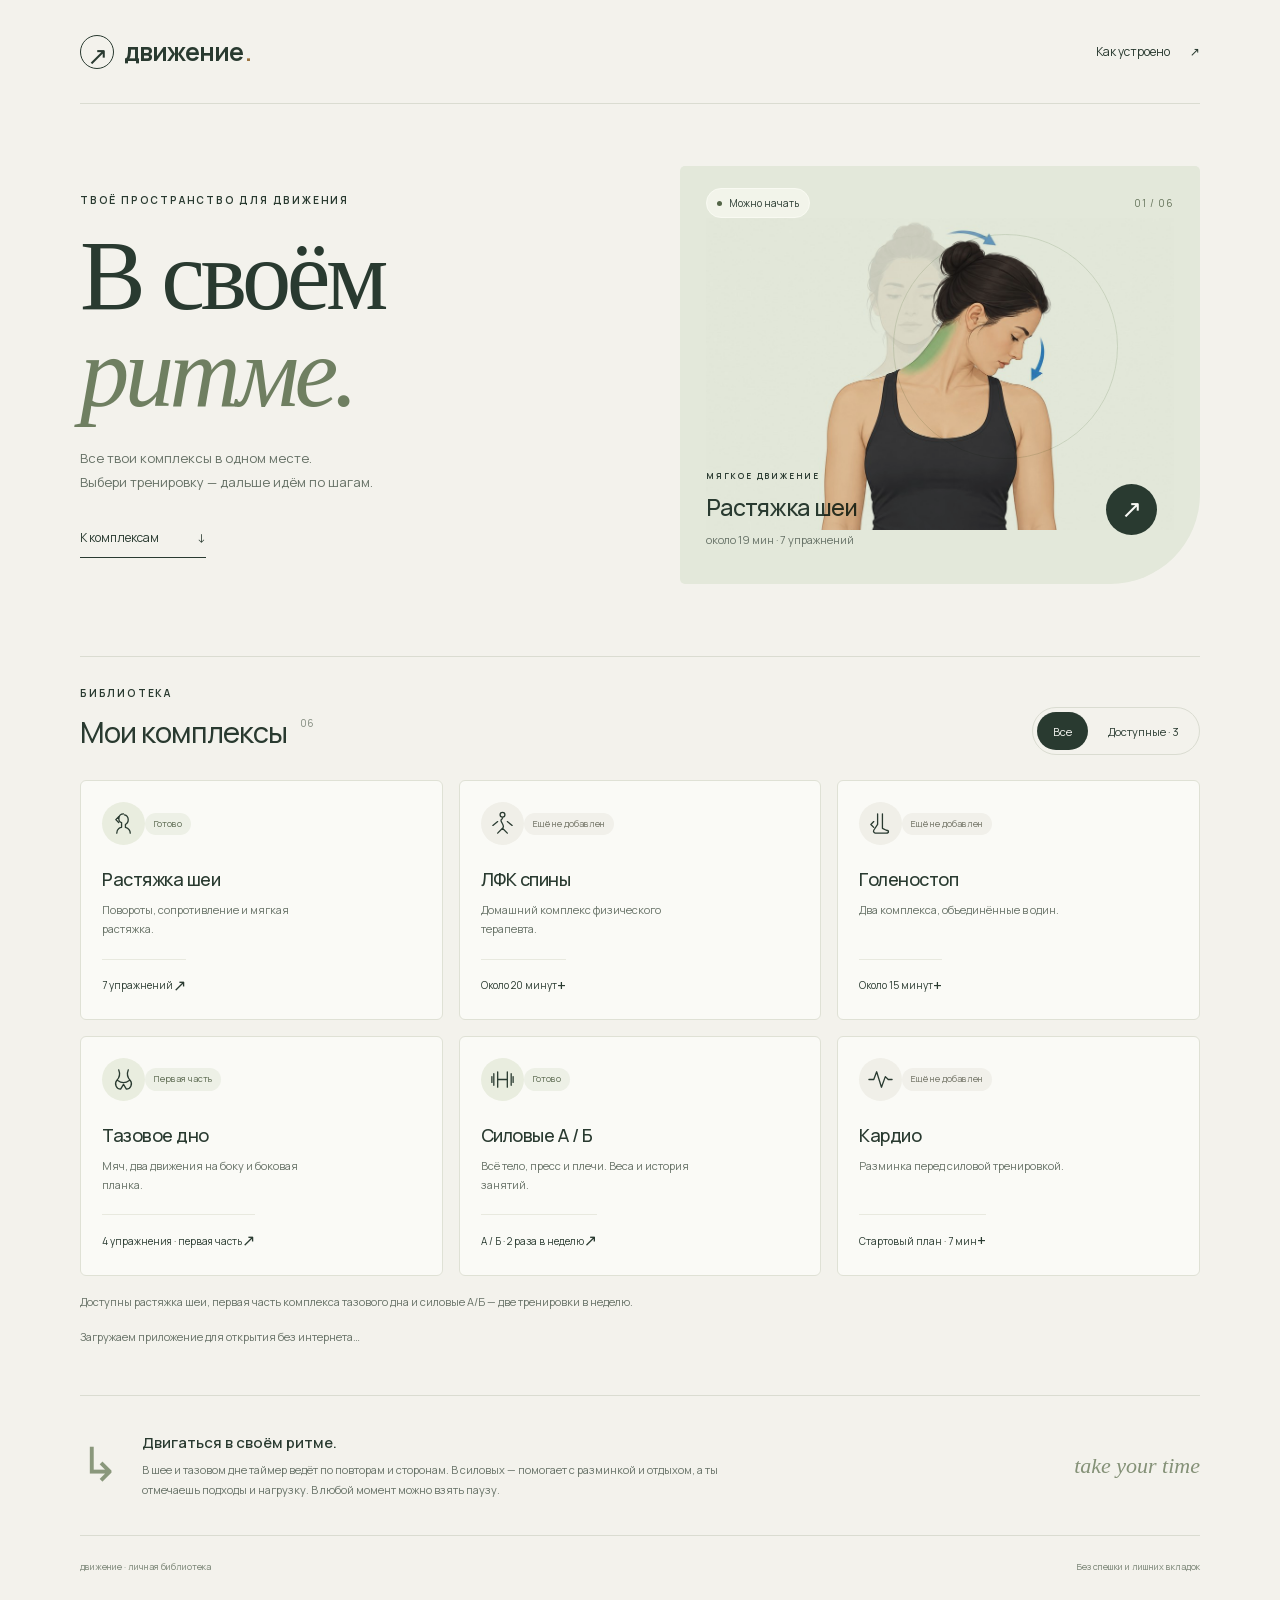
==== index.html @ 41d8e7b6 "Add files via upload" ====
<!doctype html>
<html lang="ru">
<head>
  <meta charset="utf-8">
  <meta name="viewport" content="width=device-width, initial-scale=1, viewport-fit=cover">
  <meta name="theme-color" content="#f3f2ec">
  <meta name="apple-mobile-web-app-capable" content="yes">
  <meta name="apple-mobile-web-app-status-bar-style" content="default">
  <meta name="description" content="Личная библиотека комплексов с иллюстрациями, таймерами и звуковыми подсказками.">
  <title>Движение · Мои комплексы</title>
  <link rel="icon" href="icon.svg" type="image/svg+xml">
  <link rel="apple-touch-icon" href="icons/apple-touch-icon.png">
  <link rel="manifest" href="manifest.webmanifest">
  <link rel="stylesheet" href="style.css">
</head>
<body>
  <div id="library">
    <header class="topbar wrap">
      <a class="brand" href="#" aria-label="Движение — к комплексам"><span class="brand-symbol" aria-hidden="true">↗</span> движение<span class="brand-dot">.</span></a>
      <button class="quiet about-trigger">Как устроено <span aria-hidden="true">↗</span></button>
    </header>
    <main class="wrap">
      <section class="intro" aria-labelledby="intro-title">
        <div class="intro-copy">
          <p class="eyebrow">Твоё пространство для движения</p>
          <h1 id="intro-title">В своём<br><em>ритме.</em></h1>
          <p class="intro-text">Все твои комплексы в одном месте.<br>Выбери тренировку — дальше идём по шагам.</p>
          <a class="text-link" href="#complexes">К комплексам <span aria-hidden="true">↓</span></a>
        </div>
        <div class="feature">
          <div class="feature-top"><span class="pill"><i></i> Можно начать</span><span class="feature-number">01 / 06</span></div>
          <div class="feature-art"><span class="orbit" aria-hidden="true"></span><img src="assets/0b8dd18d-023c-4bc6-8fbe-576c2a634560.jpg" alt="Иллюстрация из комплекса: поворот головы с наклоном подбородка"></div>
          <div class="feature-bottom"><div><p class="eyebrow">Мягкое движение</p><h2>Растяжка шеи</h2><p class="meta"><span data-neck-duration>…</span> · 7 упражнений</p></div><button class="round start-neck" aria-label="Открыть комплекс растяжки шеи">↗</button></div>
        </div>
      </section>
      <section id="complexes" class="complexes" aria-labelledby="complexes-title">
        <div class="section-heading"><div><p class="eyebrow">Библиотека</p><h2 id="complexes-title">Мои комплексы<span class="count">06</span></h2></div><div class="filters" role="group" aria-label="Фильтр комплексов"><button class="filter active" data-filter="all" aria-pressed="true">Все</button><button class="filter" data-filter="ready" aria-pressed="false">Доступные · 3</button></div></div>
        <div class="grid" id="cards"></div>
        <p class="library-note">Доступны растяжка шеи, первая часть комплекса тазового дна и силовые А/Б — две тренировки в неделю.</p>
        <p class="library-note" id="offline-status" role="status">Загружаем приложение для открытия без интернета…</p>
      </section>
      <section class="note"><span class="note-mark" aria-hidden="true">↳</span><div><h2>Двигаться в своём ритме.</h2><p>В шее и тазовом дне таймер ведёт по повторам и сторонам. В силовых — помогает с разминкой и отдыхом, а ты отмечаешь подходы и нагрузку. В любой момент можно взять паузу.</p></div><span class="note-sign" aria-hidden="true">take your time</span></section>
    </main>
    <footer class="wrap"><span>движение · личная библиотека</span><span>Без спешки и лишних вкладок</span></footer>
  </div>
  <section id="session" hidden aria-label="Тренировка">
    <header class="session-header"><button id="back" class="quiet">← К комплексам</button><span id="session-title">Растяжка шеи</span><span class="session-badge">Твой комплекс</span></header>
    <iframe id="player" title="Интерактивный комплекс растяжки шеи" allow="autoplay; screen-wake-lock" src="about:blank"></iframe>
  </section>
  <dialog id="details" aria-labelledby="detail-title"><button class="close" aria-label="Закрыть">×</button><p class="eyebrow" id="detail-tag">О комплексе</p><h2 id="detail-title"></h2><p id="detail-text"></p><div id="detail-extra"></div><button class="primary close-detail">Понятно</button></dialog>
  <dialog id="exit" aria-labelledby="exit-title"><p class="eyebrow">Тренировка на паузе</p><h2 id="exit-title">Вернуться к комплексам?</h2><p id="exit-copy">Текущий отсчёт сбросится. Если хочешь продолжить, останься на тренировке.</p><button class="primary" id="stay">Остаться</button><button class="quiet" id="leave">К комплексам</button></dialog>
  <script src="app.js"></script>
</body>
</html>
---- style.css ----
@font-face{font-family:Manrope;src:url('assets/02554947-4873-47db-a2d0-b6fbcda2dde4.woff2')}@font-face{font-family:Manrope;src:url('assets/6608d240-a9f6-48f8-a94c-87954d14d323.woff2');unicode-range:U+0000-00FF,U+2000-206F,U+2190-21FF}
:root{--paper:#f3f2ec;--ink:#293a30;--muted:#667166;--line:#dadcd1;--sage:#e3e8da;--white:#fafaf6;--serif:Georgia,'Times New Roman',serif;color-scheme:light}*{box-sizing:border-box}html{scroll-behavior:smooth;scroll-padding-top:24px}body{margin:0;background:var(--paper);color:var(--ink);font:15px/1.6 Manrope,system-ui,sans-serif}button,a{-webkit-tap-highlight-color:transparent}button{font:inherit;cursor:pointer;color:inherit}button:focus-visible,a:focus-visible{outline:3px solid #9b733f;outline-offset:5px}button{touch-action:manipulation}a{color:inherit;text-decoration:none}[hidden]{display:none!important}.wrap{width:min(1120px,calc(100% - 96px));margin:auto}.topbar{height:104px;display:flex;align-items:center;justify-content:space-between;border-bottom:1px solid var(--line)}.brand{font-size:25px;font-weight:650;letter-spacing:-1px;display:flex;align-items:center;gap:10px}.brand-symbol{font-size:25px;border:1px solid var(--ink);width:34px;height:34px;border-radius:50%;display:grid;place-items:center;font-weight:400}.brand-dot{color:#9b733f;margin-left:-8px}.quiet{background:none;border:0;padding:12px 0;min-height:44px}.about-trigger{font-size:12px;display:flex;gap:20px;align-items:center}.intro{display:grid;grid-template-columns:1fr 1fr;gap:80px;padding:62px 0 72px;align-items:center}.eyebrow{font-size:10px;font-weight:650;text-transform:uppercase;letter-spacing:1.8px;margin:0 0 20px}.intro h1{font-weight:400;font-family:var(--serif);font-size:clamp(66px,7.7vw,103px);line-height:.98;letter-spacing:-4.5px;margin:0 0 25px}.intro h1 em{font-weight:400;color:#6f7f61}.intro-text{color:var(--muted);line-height:1.85;font-size:13px;margin:0 0 23px}.text-link{font-size:12px;display:inline-flex;gap:38px;align-items:center;border-bottom:1px solid var(--ink);padding:10px 0}.feature{border-radius:5px 5px 90px 5px;background:var(--sage);min-height:418px;overflow:hidden;position:relative;padding:22px 26px 28px}.feature-top{display:flex;align-items:center;justify-content:space-between;position:relative;z-index:1}.pill{font-size:10px;background:#f9faf2b8;border:1px solid #f9faf2;border-radius:30px;padding:6px 10px;display:inline-flex;gap:7px;align-items:center}.pill i{width:5px;height:5px;background:#536547;border-radius:50%}.feature-number{font-size:10px;letter-spacing:1px;color:#68765d}.feature-art{height:252px;display:grid;place-items:center;position:relative}.feature-art img{width:100%;height:100%;object-fit:contain;mix-blend-mode:multiply;position:relative;z-index:1}.orbit{position:absolute;border:1px solid #bac6ad;border-radius:50%;width:225px;height:225px;right:12%;top:16px;opacity:.6}.feature-bottom{display:flex;justify-content:space-between;gap:10px;align-items:center;padding-right:17px}.feature-bottom .eyebrow{font-size:8px;margin-bottom:6px}.feature-bottom h2{font-size:23px;font-weight:500;letter-spacing:-.7px;margin:0 0 5px}.meta{font-size:11px;color:var(--muted);margin:0}.round{width:51px;height:51px;border:0;border-radius:50%;background:var(--ink);color:var(--white);font-size:25px;transition:transform .2s}.round:hover{transform:translate(2px,-2px)}.complexes{padding-top:28px;border-top:1px solid var(--line)}.section-heading{display:flex;justify-content:space-between;align-items:end;margin-bottom:25px;gap:15px}.section-heading .eyebrow{margin-bottom:8px}.section-heading h2{font-size:29px;font-weight:450;letter-spacing:-1px;margin:0;display:flex;gap:13px;align-items:start}.count{font-size:10px;letter-spacing:0;color:#8b9387;margin-top:6px}.filters{display:flex;border:1px solid var(--line);border-radius:28px;padding:4px;gap:4px}.filter{background:none;border:0;border-radius:24px;padding:9px 16px;font-size:11px;min-height:38px}.filter.active{background:var(--ink);color:var(--white)}.grid{display:grid;grid-template-columns:repeat(3,1fr);gap:16px}.card{background:var(--white);border:1px solid #dfe1d5;border-radius:6px;min-height:226px;padding:21px;display:flex;flex-direction:column;position:relative;text-align:left;transition:border-color .2s,transform .2s}.card:hover{border-color:#9baa90;transform:translateY(-3px)}.card-top{display:flex;align-items:center;justify-content:space-between;margin-bottom:20px}.card-icon{width:43px;height:43px;border-radius:50%;background:#e9eddf;display:grid;place-items:center}.card-icon svg{width:27px;height:27px;stroke:var(--ink);fill:none;stroke-width:1.35;stroke-linecap:round;stroke-linejoin:round}.status{font-size:9px;color:#65725a;background:#edf0e6;border-radius:18px;padding:4px 9px}.card.pending .status{background:#f1f0ea;color:#78796c}.card.pending .card-icon{background:#f0efe8}.card h3{font-size:18px;font-weight:500;letter-spacing:-.5px;margin:0 0 7px}.card p{font-size:11px;line-height:1.7;color:var(--muted);margin:0 0 20px;max-width:220px}.card-bottom{display:flex;justify-content:space-between;align-items:center;font-size:10px;margin-top:auto;border-top:1px solid #e8e9df;padding-top:13px}.card-bottom span:last-child{font-size:16px}.library-note{font-size:11px;color:var(--muted);margin:17px 0 0}.note{display:flex;align-items:center;gap:23px;padding:32px 0;margin-top:50px;border-top:1px solid var(--line);border-bottom:1px solid var(--line)}.note-mark{font-family:var(--serif);font-size:47px;color:#8a987c}.note h2{font-size:15px;font-weight:550;margin:0 0 5px}.note p{max-width:620px;font-size:11px;color:var(--muted);margin:0;line-height:1.8}.note-sign{margin-left:auto;white-space:nowrap;font-family:var(--serif);font-size:22px;font-style:italic;color:#849177}footer{display:flex;justify-content:space-between;padding:24px 0 30px;font-size:9px;color:#7e8879}dialog{border:1px solid var(--line);border-radius:22px;background:var(--paper);color:var(--ink);padding:36px;max-width:460px;width:calc(100% - 32px);box-shadow:0 25px 100px #1d2a2733}dialog::backdrop{background:#23302a88;backdrop-filter:blur(5px)}dialog h2{font-size:27px;line-height:1.25;letter-spacing:-.8px;font-weight:500;margin:8px 0 18px}dialog p:not(.eyebrow){font-size:13px;color:var(--muted);line-height:1.9}dialog .eyebrow{margin-bottom:12px}dialog .close{position:absolute;top:10px;right:15px;width:44px;height:44px;font-size:25px;background:none;border:0}.primary{display:block;width:100%;padding:15px 20px;min-height:52px;border-radius:30px;background:var(--ink);color:#fff;border:0;font-size:13px;margin-top:24px}#detail-extra{font-size:11px;line-height:1.8;border-top:1px solid var(--line);padding-top:15px;color:var(--muted)}#detail-extra:empty{display:none}#exit .quiet{display:block;margin:10px auto 0;padding:10px}#session{height:100vh;height:100dvh;display:flex;flex-direction:column;background:#f2f1ec}.session-header{flex:none;height:58px;border-bottom:1px solid var(--line);display:flex;justify-content:space-between;align-items:center;padding:0 24px;gap:15px;font-size:12px}.session-header button{font-size:12px}.session-badge{font-size:10px;color:var(--muted)}#player{border:0;width:100%;flex:1;min-height:0;background:#f2f1ec}body.in-session{overflow:hidden}#detail-extra a{text-decoration:underline}
@media(min-width:1440px){.intro{padding:80px 0 85px}.feature{min-height:450px}.feature-art{height:280px}}
@media(max-width:850px){.wrap{width:calc(100% - 48px)}.intro{gap:30px;padding:42px 0 48px}.intro h1{font-size:76px}.grid{grid-template-columns:repeat(2,1fr)}.feature{padding:18px;min-height:390px;border-bottom-right-radius:65px}.feature-art{height:235px}.feature-bottom h2{font-size:20px}.note-sign{display:none}}
@media(max-width:560px){.wrap{width:calc(100% - 40px)}.topbar{height:78px}.brand{font-size:21px}.brand-symbol{width:29px;height:29px;font-size:22px}.about-trigger{font-size:10px;gap:9px}.intro{grid-template-columns:1fr;gap:28px;padding:35px 0 40px}.intro .eyebrow{font-size:9px;margin-bottom:17px}.intro h1{font-size:79px;letter-spacing:-3.5px;margin-bottom:18px}.intro-text{font-size:12px;margin-bottom:9px}.intro-copy{position:relative}.text-link{gap:25px;font-size:11px;padding:6px 0}.feature{min-height:340px;padding:17px 20px 24px;border-bottom-right-radius:65px}.feature-art{height:205px}.orbit{height:190px;width:190px;right:18%;top:10px}.feature-bottom{padding-right:12px}.feature-bottom h2{font-size:23px}.feature-bottom .eyebrow{margin-bottom:5px;font-size:8px}.complexes{padding-top:23px}.section-heading{align-items:start;flex-direction:column;gap:17px}.section-heading h2{font-size:26px}.filters{align-self:start}.filter{font-size:10px;padding:6px 15px;min-height:34px}.grid{gap:10px}.card{padding:15px 12px;min-height:233px}.card-top{align-items:start;gap:5px;margin-bottom:18px;flex-direction:column}.card-icon{width:36px;height:36px}.card-icon svg{width:24px;height:24px}.status{font-size:8px;padding:3px 7px;position:absolute;right:10px;top:21px}.card h3{font-size:16px;line-height:1.35;min-height:43px;letter-spacing:-.5px}.card p{font-size:10px;margin-bottom:15px}.card-bottom{font-size:9px}.library-note{font-size:10px;line-height:1.8}.note{margin-top:30px;gap:15px;padding:25px 0;align-items:start}.note h2{font-size:13px}.note p{font-size:10px}.note-mark{font-size:35px;line-height:1.1}footer{font-size:8px;gap:15px}.session-header{height:52px;padding:0 14px;font-size:10px}.session-header button{font-size:11px}.session-badge{display:none}dialog{padding:30px 24px}}
@media(prefers-reduced-motion:reduce){html{scroll-behavior:auto}*,*::before,*::after{transition:none!important;animation:none!important}}
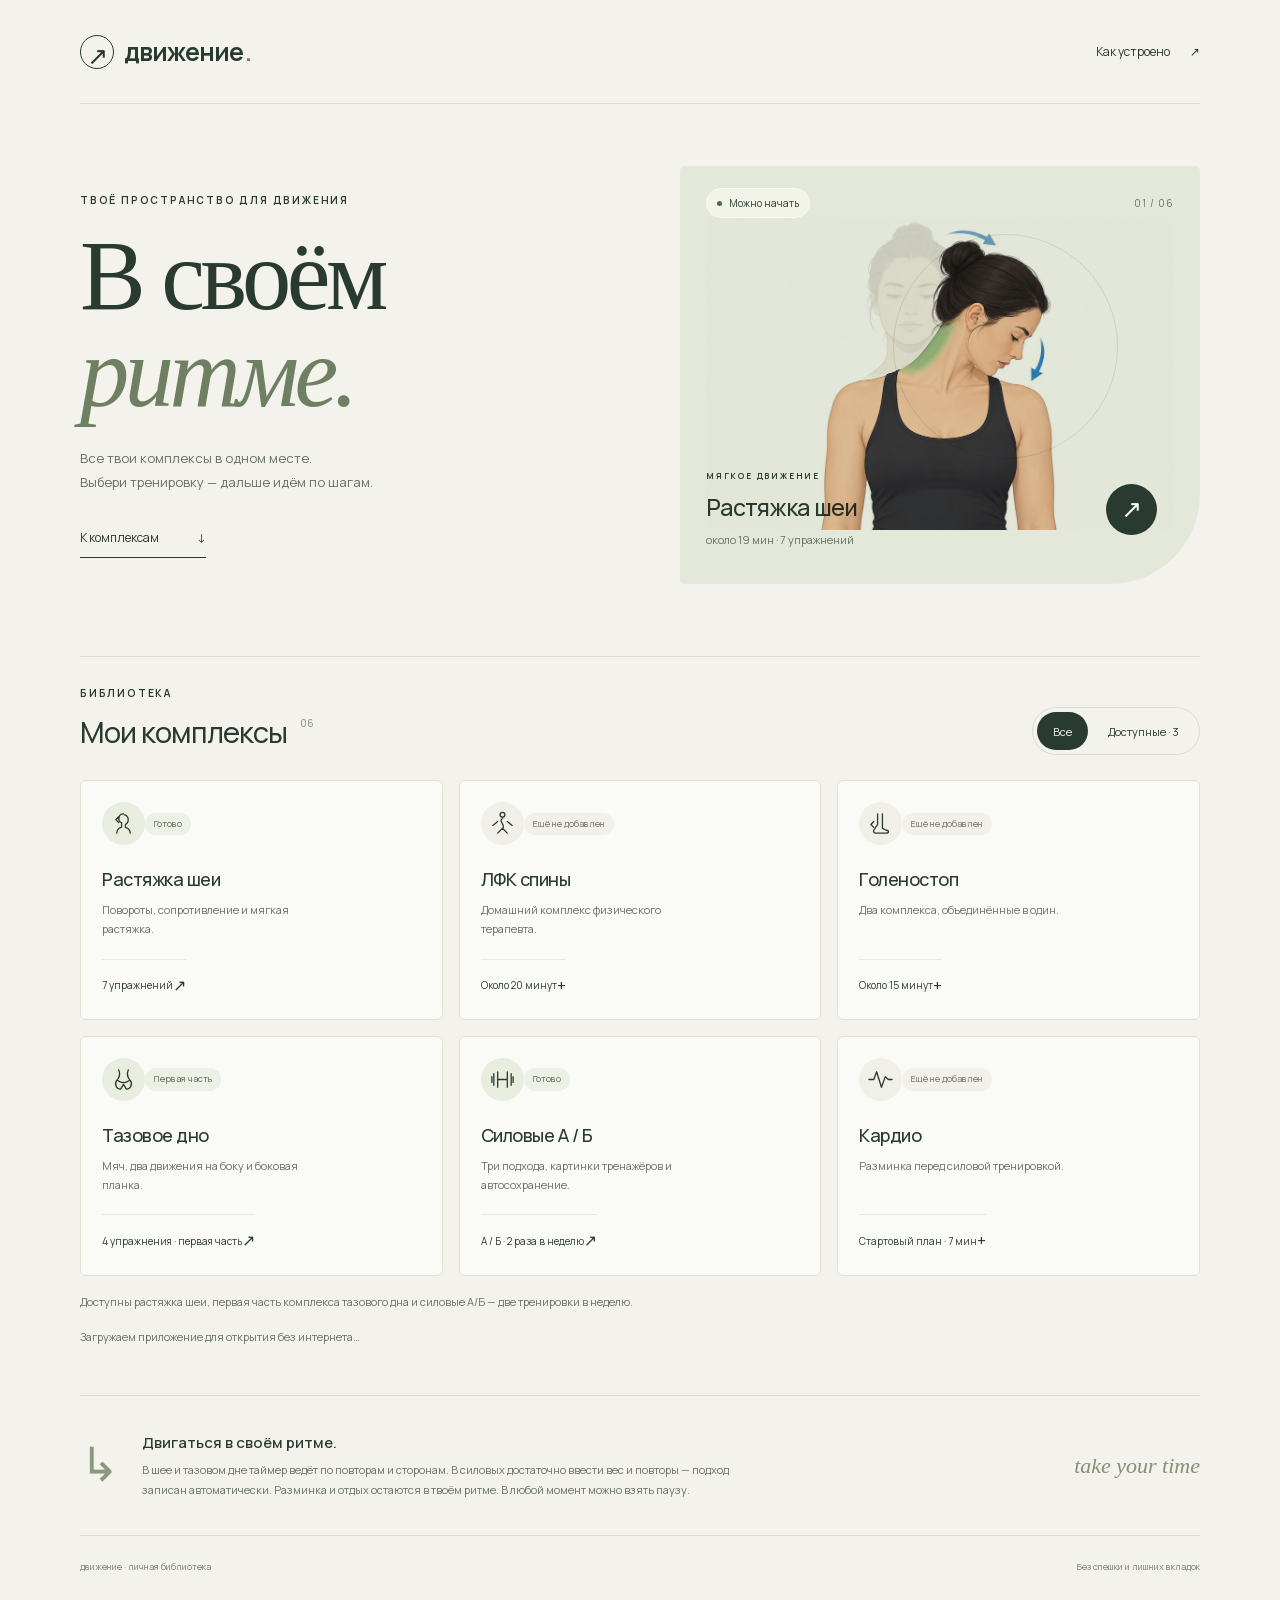
==== commit a0ff131e: "Simplify strength workouts and enable private cloud history Add trainer exercises and equipment illu" ====
--- a/index.html
+++ b/index.html
@@ -39,7 +39,7 @@
         <p class="library-note">Доступны растяжка шеи, первая часть комплекса тазового дна и силовые А/Б — две тренировки в неделю.</p>
         <p class="library-note" id="offline-status" role="status">Загружаем приложение для открытия без интернета…</p>
       </section>
-      <section class="note"><span class="note-mark" aria-hidden="true">↳</span><div><h2>Двигаться в своём ритме.</h2><p>В шее и тазовом дне таймер ведёт по повторам и сторонам. В силовых — помогает с разминкой и отдыхом, а ты отмечаешь подходы и нагрузку. В любой момент можно взять паузу.</p></div><span class="note-sign" aria-hidden="true">take your time</span></section>
+      <section class="note"><span class="note-mark" aria-hidden="true">↳</span><div><h2>Двигаться в своём ритме.</h2><p>В шее и тазовом дне таймер ведёт по повторам и сторонам. В силовых достаточно ввести вес и повторы — подход записан автоматически. Разминка и отдых остаются в твоём ритме. В любой момент можно взять паузу.</p></div><span class="note-sign" aria-hidden="true">take your time</span></section>
     </main>
     <footer class="wrap"><span>движение · личная библиотека</span><span>Без спешки и лишних вкладок</span></footer>
   </div>
